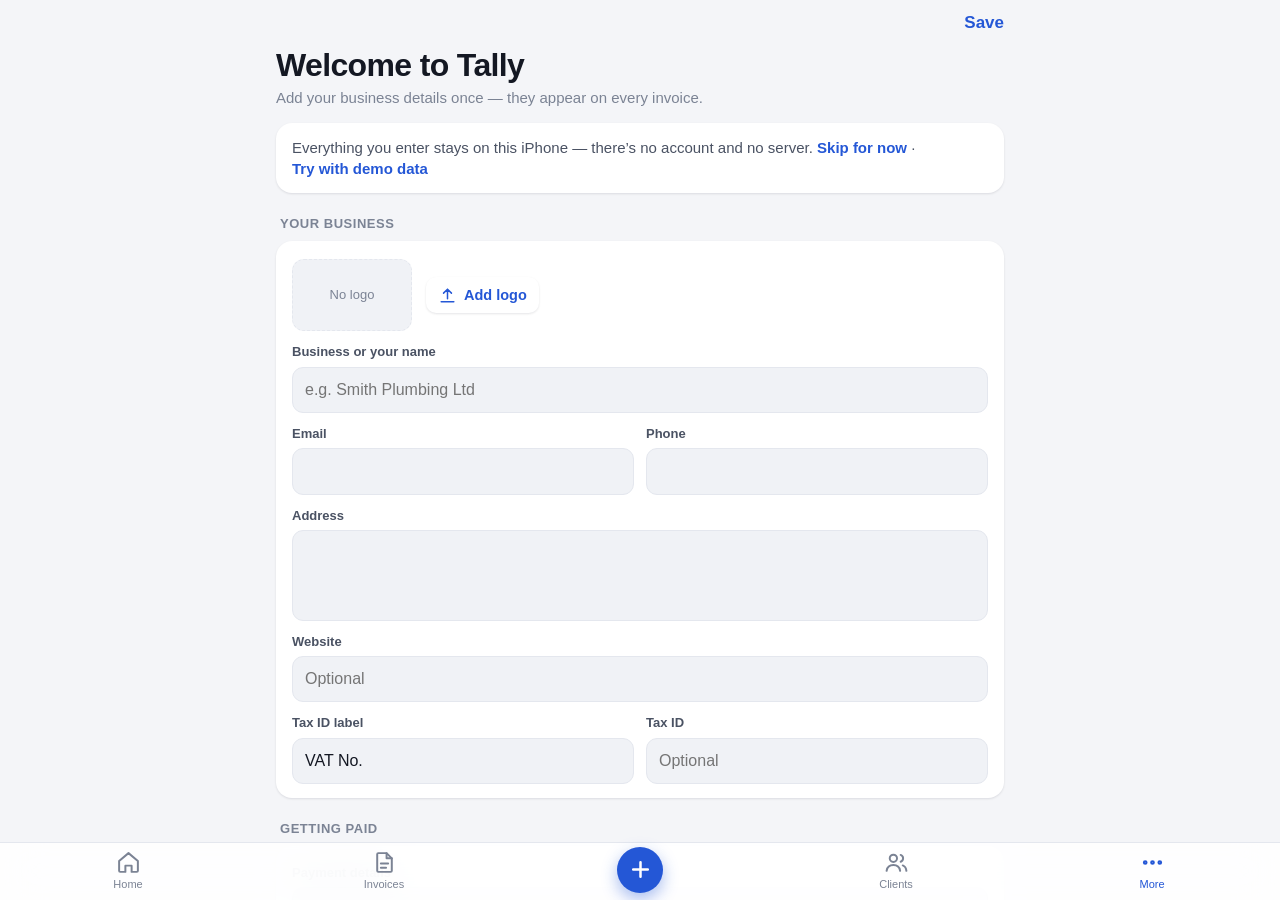
==== index.html @ 21b130c9 "Add Tally: offline iPhone invoicing web app On-device invoices, clients and price book with a drag-a" ====
<!doctype html>
<html lang="en">
<head>
  <meta charset="utf-8">
  <meta name="viewport" content="width=device-width, initial-scale=1, viewport-fit=cover">
  <title>Tally Invoices</title>
  <meta name="description" content="Create, design and send invoices. Everything stays on your device.">
  <meta name="theme-color" content="#f4f5f8" media="(prefers-color-scheme: light)">
  <meta name="theme-color" content="#0f1115" media="(prefers-color-scheme: dark)">
  <meta name="apple-mobile-web-app-capable" content="yes">
  <meta name="mobile-web-app-capable" content="yes">
  <meta name="apple-mobile-web-app-status-bar-style" content="default">
  <meta name="apple-mobile-web-app-title" content="Tally">
  <meta name="format-detection" content="telephone=no">
  <link rel="manifest" href="manifest.webmanifest">
  <link rel="icon" href="icons/icon-192.png" type="image/png">
  <link rel="apple-touch-icon" href="icons/apple-touch-icon.png">
  <link rel="stylesheet" href="css/app.css">
</head>
<body>
  <div id="app">
    <header id="topbar" class="topbar"></header>
    <main id="view" tabindex="-1"></main>
    <nav class="tabbar" id="tabbar" aria-label="Main">
      <a href="#/" data-tab="home"><svg class="ic" viewBox="0 0 24 24" fill="none" stroke="currentColor" stroke-width="1.9" stroke-linecap="round" stroke-linejoin="round"><path d="M3 10.5 12 3l9 7.5V20a1 1 0 0 1-1 1h-5v-6H9v6H4a1 1 0 0 1-1-1z"/></svg><span>Home</span></a>
      <a href="#/invoices" data-tab="invoices"><svg class="ic" viewBox="0 0 24 24" fill="none" stroke="currentColor" stroke-width="1.9" stroke-linecap="round" stroke-linejoin="round"><path d="M14 3H6a1 1 0 0 0-1 1v16a1 1 0 0 0 1 1h12a1 1 0 0 0 1-1V8z"/><path d="M14 3v5h5M8.5 13h7M8.5 17h5"/></svg><span>Invoices</span></a>
      <a href="#/new" class="tab-new" aria-label="New invoice"><span class="tab-new-btn"><svg class="ic" viewBox="0 0 24 24" fill="none" stroke="currentColor" stroke-width="2.4" stroke-linecap="round"><path d="M12 5v14M5 12h14"/></svg></span></a>
      <a href="#/clients" data-tab="clients"><svg class="ic" viewBox="0 0 24 24" fill="none" stroke="currentColor" stroke-width="1.9" stroke-linecap="round" stroke-linejoin="round"><circle cx="9" cy="8" r="3.5"/><path d="M2.5 20c.6-3.6 3.3-5.5 6.5-5.5s5.9 1.9 6.5 5.5M16 4.7a3.5 3.5 0 0 1 0 6.6M18 14.8c2 .7 3.2 2.4 3.5 5.2"/></svg><span>Clients</span></a>
      <a href="#/more" data-tab="more"><svg class="ic" viewBox="0 0 24 24" fill="none" stroke="currentColor" stroke-width="1.9" stroke-linecap="round" stroke-linejoin="round"><circle cx="5" cy="12" r="1.3"/><circle cx="12" cy="12" r="1.3"/><circle cx="19" cy="12" r="1.3"/></svg><span>More</span></a>
    </nav>
  </div>
  <div id="sheets"></div>
  <div id="toast" class="toast" role="status" aria-live="polite"></div>
  <script type="module" src="js/app.js"></script>
</body>
</html>
---- css/app.css ----
:root {
  --bg: #f4f5f8;
  --surface: #ffffff;
  --surface-2: #f0f2f6;
  --ink: #141823;
  --ink-2: #4a5263;
  --muted: #7b8394;
  --line: #e4e7ee;
  --accent: #2457d6;
  --accent-ink: #ffffff;
  --accent-soft: #e8eefc;
  --good: #137a43;
  --good-soft: #e3f4ea;
  --warn: #9a5b00;
  --warn-soft: #fdf1dc;
  --bad: #c0262d;
  --bad-soft: #fde7e7;
  --draft: #5b6475;
  --draft-soft: #eceef2;
  --shadow: 0 1px 2px rgba(16, 24, 40, .05), 0 1px 3px rgba(16, 24, 40, .06);
  --shadow-lg: 0 12px 40px rgba(16, 24, 40, .18);
  --r: 16px;
  --r-sm: 11px;
  --tab-h: 58px;
  --safe-b: env(safe-area-inset-bottom, 0px);
  --safe-t: env(safe-area-inset-top, 0px);
  --font: -apple-system, BlinkMacSystemFont, "SF Pro Text", "Segoe UI", Roboto, "Helvetica Neue", Arial, sans-serif;
  color-scheme: light;
}
@media (prefers-color-scheme: dark) {
  :root {
    --bg: #0f1115;
    --surface: #1a1d24;
    --surface-2: #232731;
    --ink: #f1f3f7;
    --ink-2: #c2c8d4;
    --muted: #8d95a5;
    --line: #2c313c;
    --accent: #5b8bff;
    --accent-soft: #1d2a4a;
    --good: #4cc483;
    --good-soft: #15301f;
    --warn: #f0b04a;
    --warn-soft: #33270f;
    --bad: #ff6b6b;
    --bad-soft: #3a1719;
    --draft: #a3abba;
    --draft-soft: #2a2e37;
    --shadow: 0 0 0 1px rgba(255, 255, 255, .04);
    --shadow-lg: 0 12px 40px rgba(0, 0, 0, .6);
    color-scheme: dark;
  }
}

* { box-sizing: border-box; -webkit-tap-highlight-color: transparent; }
html, body { margin: 0; height: 100%; }
body {
  background: var(--bg);
  color: var(--ink);
  font: 16px/1.4 var(--font);
  -webkit-font-smoothing: antialiased;
  overscroll-behavior-y: none;
}
a { color: var(--accent); text-decoration: none; }
button { font: inherit; color: inherit; background: none; border: 0; padding: 0; cursor: pointer; }
input, textarea, select { font: inherit; color: inherit; }
[hidden] { display: none !important; }
.ic { width: 22px; height: 22px; flex: none; }
.muted { color: var(--muted); }
.small { font-size: 13px; }
.strong { font-weight: 600; }
.right { text-align: right; }

#app { display: flex; flex-direction: column; height: 100%; height: 100dvh; }
#view {
  flex: 1;
  overflow-y: auto;
  -webkit-overflow-scrolling: touch;
  padding-bottom: calc(var(--tab-h) + var(--safe-b) + 24px);
  outline: none;
}
body.no-tabs #view { padding-bottom: calc(var(--safe-b) + 24px); }
body.no-tabs #view.with-footer { padding-bottom: calc(var(--safe-b) + 96px); }
body.no-tabs .tabbar { display: none; }
.pad { padding: 4px 16px 16px; max-width: 760px; margin: 0 auto; }

/* ---------- top bar ---------- */
.topbar {
  padding-top: var(--safe-t);
  background: color-mix(in srgb, var(--bg) 88%, transparent);
  backdrop-filter: saturate(180%) blur(18px);
  -webkit-backdrop-filter: saturate(180%) blur(18px);
  position: relative;
  z-index: 5;
  border-bottom: 1px solid transparent;
}
.topbar:not(.large) { border-bottom-color: var(--line); }
.tb-row { display: grid; grid-template-columns: 1fr auto 1fr; align-items: center; height: 46px; padding: 0 8px; max-width: 760px; margin: 0 auto; }
.tb-mid { font-weight: 600; font-size: 17px; text-align: center; white-space: nowrap; overflow: hidden; text-overflow: ellipsis; max-width: 56vw; }
.tb-right { display: flex; justify-content: flex-end; gap: 2px; }
.tb-btn { display: inline-flex; align-items: center; gap: 4px; color: var(--accent); font-size: 17px; padding: 8px; border-radius: 10px; min-height: 40px; }
.tb-btn.strong { font-weight: 600; }
.tb-btn:active { opacity: .5; }
.tb-btn span { font-size: 16px; }
.tb-left .tb-btn { margin-left: -6px; padding-left: 2px; }
.tb-large { font-size: 32px; line-height: 1.1; letter-spacing: -.02em; margin: 2px 16px 4px; max-width: 728px; font-weight: 700; }
@media (min-width: 792px) { .tb-large, .tb-sub { margin-left: auto !important; margin-right: auto !important; } }
.tb-sub { margin: 0 16px 10px; color: var(--muted); font-size: 15px; max-width: 728px; }

/* ---------- tab bar ---------- */
.tabbar {
  position: fixed; left: 0; right: 0; bottom: 0; z-index: 10;
  display: flex; justify-content: space-around; align-items: center;
  height: calc(var(--tab-h) + var(--safe-b)); padding-bottom: var(--safe-b);
  background: color-mix(in srgb, var(--surface) 86%, transparent);
  backdrop-filter: saturate(180%) blur(20px); -webkit-backdrop-filter: saturate(180%) blur(20px);
  border-top: 1px solid var(--line);
}
.tabbar a { flex: 1; display: flex; flex-direction: column; align-items: center; gap: 2px; color: var(--muted); font-size: 11px; font-weight: 500; padding: 6px 0; }
.tabbar a.active { color: var(--accent); }
.tabbar .ic { width: 25px; height: 25px; }
.tab-new-btn { width: 46px; height: 46px; border-radius: 50%; background: var(--accent); color: var(--accent-ink); display: grid; place-items: center; box-shadow: 0 6px 16px color-mix(in srgb, var(--accent) 40%, transparent); margin-top: -4px; }
.tab-new:active .tab-new-btn { transform: scale(.94); }

/* ---------- cards & lists ---------- */
.card { background: var(--surface); border-radius: var(--r); box-shadow: var(--shadow); }
.card.flat { box-shadow: none; background: var(--surface-2); }
.list { overflow: hidden; margin-bottom: 16px; }
.row {
  display: flex; align-items: center; gap: 12px; width: 100%; text-align: left;
  padding: 12px 16px; min-height: 56px; color: var(--ink); position: relative;
}
.row + .row::before { content: ""; position: absolute; top: 0; left: 16px; right: 0; border-top: 1px solid var(--line); }
.row:active { background: var(--surface-2); }
.row.danger, .row.danger .row-title { color: var(--bad); }
.row-main { flex: 1; min-width: 0; display: flex; flex-direction: column; }
.row-title { font-weight: 550; white-space: nowrap; overflow: hidden; text-overflow: ellipsis; }
.row-sub { color: var(--muted); font-size: 13.5px; white-space: nowrap; overflow: hidden; text-overflow: ellipsis; }
.row-end { display: flex; flex-direction: column; align-items: flex-end; gap: 3px; }
.row-amt { font-weight: 600; font-variant-numeric: tabular-nums; white-space: nowrap; }
.row .chev { color: var(--muted); opacity: .6; display: flex; }
.row .chev .ic { width: 18px; height: 18px; }
.row-ic { width: 32px; height: 32px; border-radius: 9px; display: grid; place-items: center; color: #fff; flex: none; }
.row-ic .ic { width: 19px; height: 19px; }
.row-ic.blue { background: #2f6bf2; } .row-ic.violet { background: #7a4be0; } .row-ic.teal { background: #0e8f86; }
.row-ic.grey { background: #7c8597; } .row-ic.green { background: #2e9e57; } .row-ic.red { background: #e0434b; }
.ic.ok { color: var(--accent); }
.list-meta { color: var(--muted); font-size: 13px; margin: 0 4px 8px; }
.timeline .row { min-height: 48px; }

.avatar { width: 40px; height: 40px; border-radius: 50%; background: var(--accent-soft); color: var(--accent); display: grid; place-items: center; font-weight: 650; font-size: 14px; flex: none; }
.avatar.alt { background: var(--good-soft); color: var(--good); }
.avatar.sm { width: 32px; height: 32px; font-size: 12px; }

.pill { display: inline-flex; align-items: center; gap: 4px; font-size: 12px; font-weight: 600; padding: 3px 9px; border-radius: 999px; white-space: nowrap; }
.pill::before { content: ""; width: 6px; height: 6px; border-radius: 50%; background: currentColor; }
.st-paid { background: var(--good-soft); color: var(--good); }
.st-sent { background: var(--warn-soft); color: var(--warn); }
.st-overdue { background: var(--bad-soft); color: var(--bad); }
.st-draft { background: var(--draft-soft); color: var(--draft); }

.section-head { display: flex; align-items: baseline; justify-content: space-between; margin: 22px 4px 8px; }
.section-head h2 { font-size: 20px; margin: 0; letter-spacing: -.01em; }
.section-head a { display: inline-flex; align-items: center; gap: 4px; font-size: 15px; }
.section-head a .ic { width: 18px; height: 18px; }
.group-label { font-size: 13px; font-weight: 600; text-transform: uppercase; letter-spacing: .04em; color: var(--muted); margin: 22px 4px 8px; display: flex; gap: 8px; align-items: center; flex-wrap: wrap; }
.group-label .muted { text-transform: none; letter-spacing: 0; font-weight: 400; }
.note { padding: 14px 16px; color: var(--ink-2); font-size: 15px; margin-bottom: 12px; }
.note.warn { background: var(--warn-soft); color: var(--warn); box-shadow: none; }
.note.bad { background: var(--bad-soft); color: var(--bad); box-shadow: none; }
.hint { color: var(--muted); font-size: 13.5px; margin: 10px 4px; }
.privacy { display: flex; align-items: center; justify-content: center; gap: 6px; color: var(--muted); font-size: 13px; margin: 24px 0 8px; }
.privacy .ic { width: 16px; height: 16px; color: var(--good); }

/* ---------- buttons ---------- */
.btn {
  display: inline-flex; align-items: center; justify-content: center; gap: 7px;
  min-height: 44px; padding: 0 16px; border-radius: 12px; font-weight: 600; font-size: 16px;
  background: var(--surface); color: var(--accent); box-shadow: var(--shadow); white-space: nowrap;
  transition: transform .08s ease, opacity .15s;
}
.btn:active { transform: scale(.97); opacity: .85; }
.btn:disabled { opacity: .5; }
.btn .ic { width: 19px; height: 19px; }
.btn.primary { background: var(--accent); color: var(--accent-ink); box-shadow: 0 4px 12px color-mix(in srgb, var(--accent) 28%, transparent); }
.btn.ghost { background: transparent; box-shadow: none; }
.btn.danger { color: var(--bad); }
.btn.danger:not(.ghost) { background: var(--bad); color: #fff; }
.btn.sm { min-height: 36px; padding: 0 12px; font-size: 14.5px; border-radius: 10px; }
.btn.block { width: 100%; }
.btn.grow { flex: 1; }
.btn-row { display: flex; gap: 10px; flex-wrap: wrap; margin: 12px 0; }
.btn-row.center { justify-content: center; }
.btn-row.tight { margin: 0; gap: 6px; }
.btn-col { display: flex; flex-direction: column; gap: 10px; margin: 12px 0; }
.icon-btn { width: 38px; height: 38px; border-radius: 10px; display: grid; place-items: center; color: var(--muted); flex: none; }
.icon-btn:active { background: var(--surface-2); }
.link { color: var(--accent); font-weight: 600; }

/* ---------- forms ---------- */
.form { padding: 6px 16px 14px; }
.field { display: flex; flex-direction: column; gap: 5px; margin-top: 12px; min-width: 0; }
.field-label { font-size: 13px; font-weight: 550; color: var(--ink-2); }
.field-hint { font-size: 12.5px; color: var(--muted); }
input:not([type=checkbox]):not([type=range]):not([type=color]), textarea, select {
  width: 100%; min-width: 0; padding: 11px 12px; border-radius: var(--r-sm);
  border: 1px solid var(--line); background: var(--surface-2); font-size: 16px; outline: none;
  -webkit-appearance: none; appearance: none; transition: border-color .15s, box-shadow .15s, background .15s;
}
input[type=date] { min-height: 46px; }
select { background-image: linear-gradient(45deg, transparent 50%, var(--muted) 50%), linear-gradient(135deg, var(--muted) 50%, transparent 50%); background-position: calc(100% - 18px) 50%, calc(100% - 13px) 50%; background-size: 5px 5px; background-repeat: no-repeat; padding-right: 30px; }
input:focus, textarea:focus, select:focus { border-color: var(--accent); background: var(--surface); box-shadow: 0 0 0 3px color-mix(in srgb, var(--accent) 18%, transparent); }
textarea { resize: none; line-height: 1.4; }
.grid2 { display: grid; grid-template-columns: 1fr 1fr; gap: 0 12px; }
.check { display: flex; align-items: center; gap: 10px; margin-top: 14px; font-size: 15px; }
.check input { width: 20px; height: 20px; accent-color: var(--accent); }
.search { display: flex; align-items: center; gap: 8px; background: var(--surface); border-radius: 12px; padding: 0 12px; margin: 6px 0 12px; box-shadow: var(--shadow); }
.search .ic { color: var(--muted); width: 18px; height: 18px; }
.search input { border: 0 !important; background: transparent !important; box-shadow: none !important; padding: 11px 0 !important; }

.chips { display: flex; gap: 8px; overflow-x: auto; padding: 2px 0 12px; scrollbar-width: none; align-items: center; }
.chips::-webkit-scrollbar { display: none; }
.chips.tight { padding: 12px 0 2px; flex-wrap: wrap; }
.chip { padding: 7px 14px; border-radius: 999px; background: var(--surface); color: var(--ink-2); font-size: 14px; font-weight: 550; box-shadow: var(--shadow); white-space: nowrap; }
.chip.on { background: var(--ink); color: var(--bg); }

.seg { display: inline-flex; background: var(--surface-2); border-radius: 10px; padding: 2px; gap: 2px; }
.seg button { padding: 7px 12px; border-radius: 8px; font-size: 14px; font-weight: 550; color: var(--ink-2); display: inline-flex; align-items: center; gap: 6px; white-space: nowrap; }
.seg button .ic { width: 17px; height: 17px; }
.seg button.on { background: var(--surface); color: var(--ink); box-shadow: 0 1px 3px rgba(0, 0, 0, .12); }
.seg.wide { display: flex; margin: 8px 0 0; }
.seg.wide button { flex: 1; justify-content: center; padding: 9px; }
.seg.mini button { padding: 6px 10px; }
.input-seg { display: flex; gap: 8px; align-items: center; }

.toggle { display: inline-flex; align-items: center; gap: 8px; font-size: 14px; color: var(--ink-2); }
.toggle input { position: absolute; opacity: 0; pointer-events: none; }
.toggle span { width: 42px; height: 26px; border-radius: 13px; background: var(--line); position: relative; transition: background .2s; flex: none; }
.toggle span::after { content: ""; position: absolute; top: 3px; left: 3px; width: 20px; height: 20px; border-radius: 50%; background: #fff; box-shadow: 0 1px 3px rgba(0, 0, 0, .25); transition: transform .2s; }
.toggle input:checked + span { background: var(--good); }
.toggle input:checked + span::after { transform: translateX(16px); }

/* ---------- home ---------- */
.hero { padding: 20px; margin-top: 6px; }
.hero-label { color: var(--muted); font-size: 14px; font-weight: 550; }
.hero-num { font-size: 40px; font-weight: 700; letter-spacing: -.03em; font-variant-numeric: tabular-nums; line-height: 1.15; margin: 2px 0; }
.hero-sub { color: var(--muted); font-size: 14px; }
.hero-btn { margin-top: 16px; }
.tiles { display: grid; grid-template-columns: repeat(3, 1fr); gap: 10px; margin-top: 12px; }
.tile { padding: 12px; color: var(--ink); min-width: 0; }
.tile-label { font-size: 12.5px; color: var(--muted); font-weight: 550; display: flex; align-items: center; gap: 5px; white-space: nowrap; }
.tile-num { font-size: 18px; font-weight: 700; margin-top: 4px; font-variant-numeric: tabular-nums; white-space: nowrap; overflow: hidden; text-overflow: ellipsis; }
.tile-sub { font-size: 12px; color: var(--muted); }
.dot { width: 7px; height: 7px; border-radius: 50%; display: inline-block; }
.dot.bad { background: var(--bad); }
.quick { display: grid; grid-template-columns: 1fr 1fr; gap: 10px; margin-top: 12px; }
.quick-btn { display: flex; align-items: center; gap: 10px; padding: 14px; color: var(--ink); font-weight: 550; font-size: 14.5px; line-height: 1.25; }
.quick-btn .ic { color: var(--accent); }
.quick-btn:active, .tile:active { transform: scale(.98); }

/* ---------- invoice view ---------- */
.inv-head { padding: 18px 18px 8px; margin-top: 8px; }
.inv-head-top { display: flex; justify-content: space-between; align-items: flex-start; gap: 12px; }
.inv-client { font-size: 19px; font-weight: 650; }
.inv-amt { font-size: 36px; font-weight: 700; letter-spacing: -.03em; margin: 10px 0 2px; font-variant-numeric: tabular-nums; }
.action-bar { display: grid; grid-template-columns: repeat(4, 1fr); border-top: 1px solid var(--line); margin: 16px -18px 0; padding-top: 4px; }
.act { display: flex; flex-direction: column; align-items: center; gap: 4px; padding: 10px 0 8px; color: var(--accent); font-size: 12.5px; font-weight: 600; border-radius: 12px; }
.act:active { background: var(--surface-2); }
.preview { display: flex; flex-direction: column; gap: 14px; align-items: center; }
.page { background: #fff; border-radius: 4px; box-shadow: 0 2px 6px rgba(0, 0, 0, .08), 0 10px 30px rgba(0, 0, 0, .1); max-width: 100%; }
.page.skeleton { width: 100%; aspect-ratio: 1 / 1.414; animation: pulse 1.2s infinite; }
@keyframes pulse { 50% { opacity: .5; } }

/* ---------- editor ---------- */
.client-card { display: flex; align-items: center; gap: 12px; width: 100%; padding: 14px 16px; text-align: left; }
.client-card .chev { color: var(--muted); margin-left: auto; display: flex; }
.empty-client { color: var(--accent); font-weight: 600; }
.item { padding: 10px 12px 12px; margin-bottom: 10px; }
.item-top { display: flex; gap: 6px; align-items: center; }
.ac-wrap { position: relative; flex: 1; }
.it-name { font-weight: 600; }
.it-desc { margin-top: 8px; font-size: 15px !important; padding: 8px 12px !important; }
.ac { position: absolute; left: 0; right: 0; top: calc(100% + 4px); z-index: 20; background: var(--surface); border-radius: 12px; box-shadow: var(--shadow-lg); overflow: hidden; border: 1px solid var(--line); }
.ac button { display: flex; justify-content: space-between; gap: 10px; width: 100%; padding: 12px 14px; text-align: left; font-size: 15px; }
.ac button + button { border-top: 1px solid var(--line); }
.ac button:active { background: var(--surface-2); }
.ac i { color: var(--muted); font-style: normal; }
.item-nums { display: grid; grid-template-columns: 1fr 1fr 1.3fr 1.4fr; gap: 8px; margin-top: 8px; align-items: end; }
.item-nums label, .it-amt { display: flex; flex-direction: column; gap: 3px; font-size: 12px; color: var(--muted); font-weight: 550; min-width: 0; }
.item-nums input { padding: 9px 10px !important; text-align: right; }
.it-amt { text-align: right; padding-bottom: 10px; }
.it-amt b { color: var(--ink); font-size: 15px; font-variant-numeric: tabular-nums; white-space: nowrap; }
.it-hint { color: var(--good); font-size: 12.5px; margin-top: 6px; }
.it-hint:empty { display: none; }
.flash { animation: flash 1.2s ease; }
@keyframes flash { 0%, 40% { background: var(--good-soft); border-color: var(--good); } }
.sum { margin-top: 14px; border-top: 1px solid var(--line); padding-top: 8px; }
.sum > div { display: flex; justify-content: space-between; padding: 4px 0; font-variant-numeric: tabular-nums; color: var(--ink-2); }
.sum .strong { color: var(--ink); font-size: 17px; }
.sum .bad { color: var(--bad); } .sum .ok { color: var(--good); }
.footer-bar {
  position: fixed; left: 0; right: 0; bottom: 0; z-index: 8;
  display: flex; align-items: center; gap: 10px; padding: 10px 16px calc(10px + var(--safe-b));
  background: color-mix(in srgb, var(--surface) 90%, transparent);
  backdrop-filter: blur(20px); -webkit-backdrop-filter: blur(20px); border-top: 1px solid var(--line);
}
.footer-bar > div { flex: 1; min-width: 0; }
.footer-total { font-size: 21px; font-weight: 700; font-variant-numeric: tabular-nums; }

/* ---------- sheets ---------- */
.sheet-wrap { position: fixed; inset: 0; z-index: 50; }
.sheet-scrim { position: absolute; inset: 0; background: rgba(0, 0, 0, .35); opacity: 0; transition: opacity .25s; }
.sheet {
  position: absolute; left: 0; right: 0; bottom: 0; max-height: 88dvh; max-width: 640px; margin: 0 auto;
  background: var(--bg); border-radius: 18px 18px 0 0; box-shadow: var(--shadow-lg);
  display: flex; flex-direction: column; transform: translateY(100%); transition: transform .28s cubic-bezier(.2, .9, .3, 1);
  padding-bottom: var(--safe-b);
}
.sheet.tall { height: 88dvh; }
.sheet-wrap.open .sheet { transform: none; }
.sheet-wrap.open .sheet-scrim { opacity: 1; }
.sheet-grab { width: 38px; height: 5px; border-radius: 3px; background: var(--line); margin: 8px auto 0; }
.sheet-head { display: flex; align-items: center; justify-content: space-between; padding: 4px 8px 4px 18px; }
.sheet-head h2 { font-size: 18px; margin: 0; }
.sheet-body { overflow-y: auto; padding: 4px 16px 20px; -webkit-overflow-scrolling: touch; }
.sheet-body .preview { padding-top: 4px; }
.confirm-msg { font-size: 16px; color: var(--ink-2); margin: 6px 2px 4px; }
.action-list { display: flex; flex-direction: column; background: var(--surface); border-radius: var(--r); overflow: hidden; margin-bottom: 8px; }
.action-row { display: flex; align-items: center; gap: 12px; padding: 15px 16px; text-align: left; font-size: 16.5px; color: var(--accent); }
.action-row + .action-row { border-top: 1px solid var(--line); }
.action-row.danger { color: var(--bad); }
.action-row:active { background: var(--surface-2); }
.send-summary { display: flex; justify-content: space-between; padding: 14px 16px; margin-top: 4px; }
.steps { padding-left: 22px; line-height: 1.6; }
.steps .ic { width: 18px; height: 18px; vertical-align: -3px; color: var(--accent); }

/* ---------- toast ---------- */
.toast {
  position: fixed; left: 50%; bottom: calc(var(--tab-h) + var(--safe-b) + 18px); transform: translate(-50%, 20px);
  background: var(--ink); color: var(--bg); padding: 11px 18px; border-radius: 12px; font-size: 15px; font-weight: 550;
  opacity: 0; pointer-events: none; transition: opacity .2s, transform .2s; z-index: 100; max-width: calc(100% - 32px); text-align: center;
  box-shadow: var(--shadow-lg);
}
.toast.show { opacity: 1; transform: translate(-50%, 0); }
.toast.bad { background: var(--bad); color: #fff; }

/* ---------- empty states ---------- */
.empty { text-align: center; padding: 40px 20px; color: var(--muted); }
.empty-ic { width: 44px; height: 44px; color: var(--accent); opacity: .8; }
.empty h3 { color: var(--ink); margin: 10px 0 4px; font-size: 19px; }
.empty p { margin: 0 auto 18px; max-width: 320px; font-size: 15px; }

/* ---------- settings ---------- */
.logo-row { display: flex; align-items: center; gap: 14px; margin-top: 12px; }
.logo-box { width: 120px; height: 72px; border-radius: 12px; background: var(--surface-2); display: grid; place-items: center; overflow: hidden; border: 1px dashed var(--line); flex: none; }
.logo-box img { max-width: 100%; max-height: 100%; object-fit: contain; background: #fff; }

/* ---------- import ---------- */
.import-opts { display: grid; gap: 10px; margin-top: 4px; }
.import-opt { display: flex; gap: 14px; align-items: center; padding: 14px 16px; text-align: left; cursor: pointer; }
.import-opt > span:last-of-type { display: flex; flex-direction: column; gap: 2px; }
.import-opt:active { transform: scale(.99); }
.io-ic { width: 44px; height: 44px; border-radius: 12px; display: grid; place-items: center; background: var(--accent-soft); color: var(--accent); flex: none; }
.ritem { display: grid; grid-template-columns: 1fr 64px 92px 34px; gap: 6px; padding: 8px 8px 8px 12px; align-items: center; }
.ritem + .ritem { border-top: 1px solid var(--line); }
.ritem input { padding: 9px 10px !important; font-size: 15px !important; }
.ri-qty, .ri-price { text-align: right; }
.raw summary { color: var(--accent); font-weight: 600; padding: 10px 4px; cursor: pointer; }
.raw pre { white-space: pre-wrap; font-size: 12px; background: var(--surface); padding: 12px; border-radius: 12px; max-height: 300px; overflow: auto; }
.sticky-actions { position: sticky; bottom: calc(var(--tab-h) + var(--safe-b) + 8px); background: color-mix(in srgb, var(--bg) 85%, transparent); backdrop-filter: blur(10px); -webkit-backdrop-filter: blur(10px); padding: 8px 0; border-radius: 14px; }

/* ---------- designer ---------- */
#view.designer { display: flex; flex-direction: column; padding-bottom: 0 !important; overflow: hidden; position: relative; }
.stage { flex: 1; overflow: auto; padding: 14px 12px 20px; background: var(--surface-2); -webkit-overflow-scrolling: touch; }
.page-wrap { position: relative; margin: 0 auto; }
.page-wrap canvas { display: block; background: #fff; box-shadow: 0 2px 6px rgba(0, 0, 0, .08), 0 12px 32px rgba(0, 0, 0, .12); border-radius: 2px; }
.overlay { position: absolute; inset: 0; }
.box { position: absolute; border: 1px dashed transparent; border-radius: 3px; touch-action: none; cursor: grab; }
.box:hover { border-color: color-mix(in srgb, var(--accent) 45%, transparent); }
.box.sel { border: 1.5px solid #2f6bf2; background: rgba(47, 107, 242, .06); z-index: 2; }
.box-tag { position: absolute; top: -19px; left: -1px; font-size: 10.5px; font-weight: 600; background: #2f6bf2; color: #fff; padding: 2px 6px; border-radius: 5px 5px 5px 0; white-space: nowrap; display: none; }
.box.sel .box-tag { display: block; }
.handle { position: absolute; right: -9px; top: 50%; width: 18px; height: 30px; margin-top: -15px; border-radius: 7px; background: #fff; border: 1.5px solid #2f6bf2; touch-action: none; cursor: ew-resize; }
.handle.hb { right: auto; left: 50%; top: auto; bottom: -9px; width: 30px; height: 18px; margin: 0 0 0 -15px; cursor: ns-resize; }
.guide { position: absolute; background: #e5398f; pointer-events: none; z-index: 3; }
.guide.gx { top: 0; bottom: 0; width: 1px; }
.guide.gy { left: 0; right: 0; height: 1px; }
.zoom-btn { position: absolute; right: 14px; top: 10px; z-index: 4; display: inline-flex; align-items: center; gap: 4px; background: var(--surface); box-shadow: var(--shadow-lg); border-radius: 999px; padding: 7px 12px; font-size: 13px; font-weight: 600; color: var(--ink-2); }
.zoom-btn .ic { width: 16px; height: 16px; }
.panel { background: var(--surface); border-top: 1px solid var(--line); padding: 12px 16px calc(12px + var(--safe-b)); max-height: 46dvh; overflow-y: auto; box-shadow: 0 -6px 24px rgba(0, 0, 0, .06); }
.p-head { display: flex; justify-content: space-between; align-items: center; margin-bottom: 4px; font-size: 17px; }
.p-row { display: flex; align-items: center; gap: 12px; padding: 8px 0; flex-wrap: wrap; }
.p-row.wrap { align-items: flex-start; }
.p-row.wrap > *:last-child { flex: 1 1 100%; }
.p-label { width: 74px; font-size: 13px; color: var(--muted); font-weight: 600; flex: none; }
.p-row input[type=range] { flex: 1; accent-color: var(--accent); min-width: 120px; }
.swatches { display: flex; gap: 8px; flex-wrap: wrap; align-items: center; }
.sw { width: 30px; height: 30px; border-radius: 50%; background: var(--c); box-shadow: inset 0 0 0 1px rgba(0, 0, 0, .1); position: relative; }
.sw.on::after { content: ""; position: absolute; inset: -4px; border-radius: 50%; border: 2px solid var(--c); }
.sw.custom { background: conic-gradient(#e53, #fc3, #3c6, #3cf, #63f, #e3c, #e53); overflow: hidden; cursor: pointer; }
.sw.custom input { opacity: 0; width: 100%; height: 100%; cursor: pointer; }
.blocklist { display: flex; flex-wrap: wrap; gap: 6px; }
.bl { display: inline-flex; align-items: center; gap: 5px; background: var(--surface-2); padding: 6px 10px; border-radius: 9px; font-size: 13.5px; font-weight: 550; }
.bl .ic { width: 16px; height: 16px; color: var(--accent); }
.bl.off { color: var(--muted); }
.bl.off .ic { color: var(--muted); }
.nudge { display: flex; gap: 6px; }
.nudge button { width: 38px; height: 38px; border-radius: 10px; background: var(--surface-2); display: grid; place-items: center; color: var(--ink-2); }
.nudge button:active { background: var(--accent-soft); color: var(--accent); }
.nudge .ic { width: 18px; height: 18px; }
.stepper { display: inline-flex; align-items: center; background: var(--surface-2); border-radius: 10px; }
.stepper button { width: 40px; height: 36px; font-size: 20px; color: var(--accent); }
.stepper span { min-width: 36px; text-align: center; font-weight: 600; font-variant-numeric: tabular-nums; }

@media (max-width: 380px) {
  .tiles { grid-template-columns: 1fr 1fr; }
  .tiles .tile:last-child { grid-column: span 2; }
  .item-nums { grid-template-columns: 1fr 1fr; }
  .grid2 { grid-template-columns: 1fr; }
}
@media (min-width: 760px) {
  .tiles { gap: 14px; }
  .quick { grid-template-columns: repeat(4, 1fr); }
}
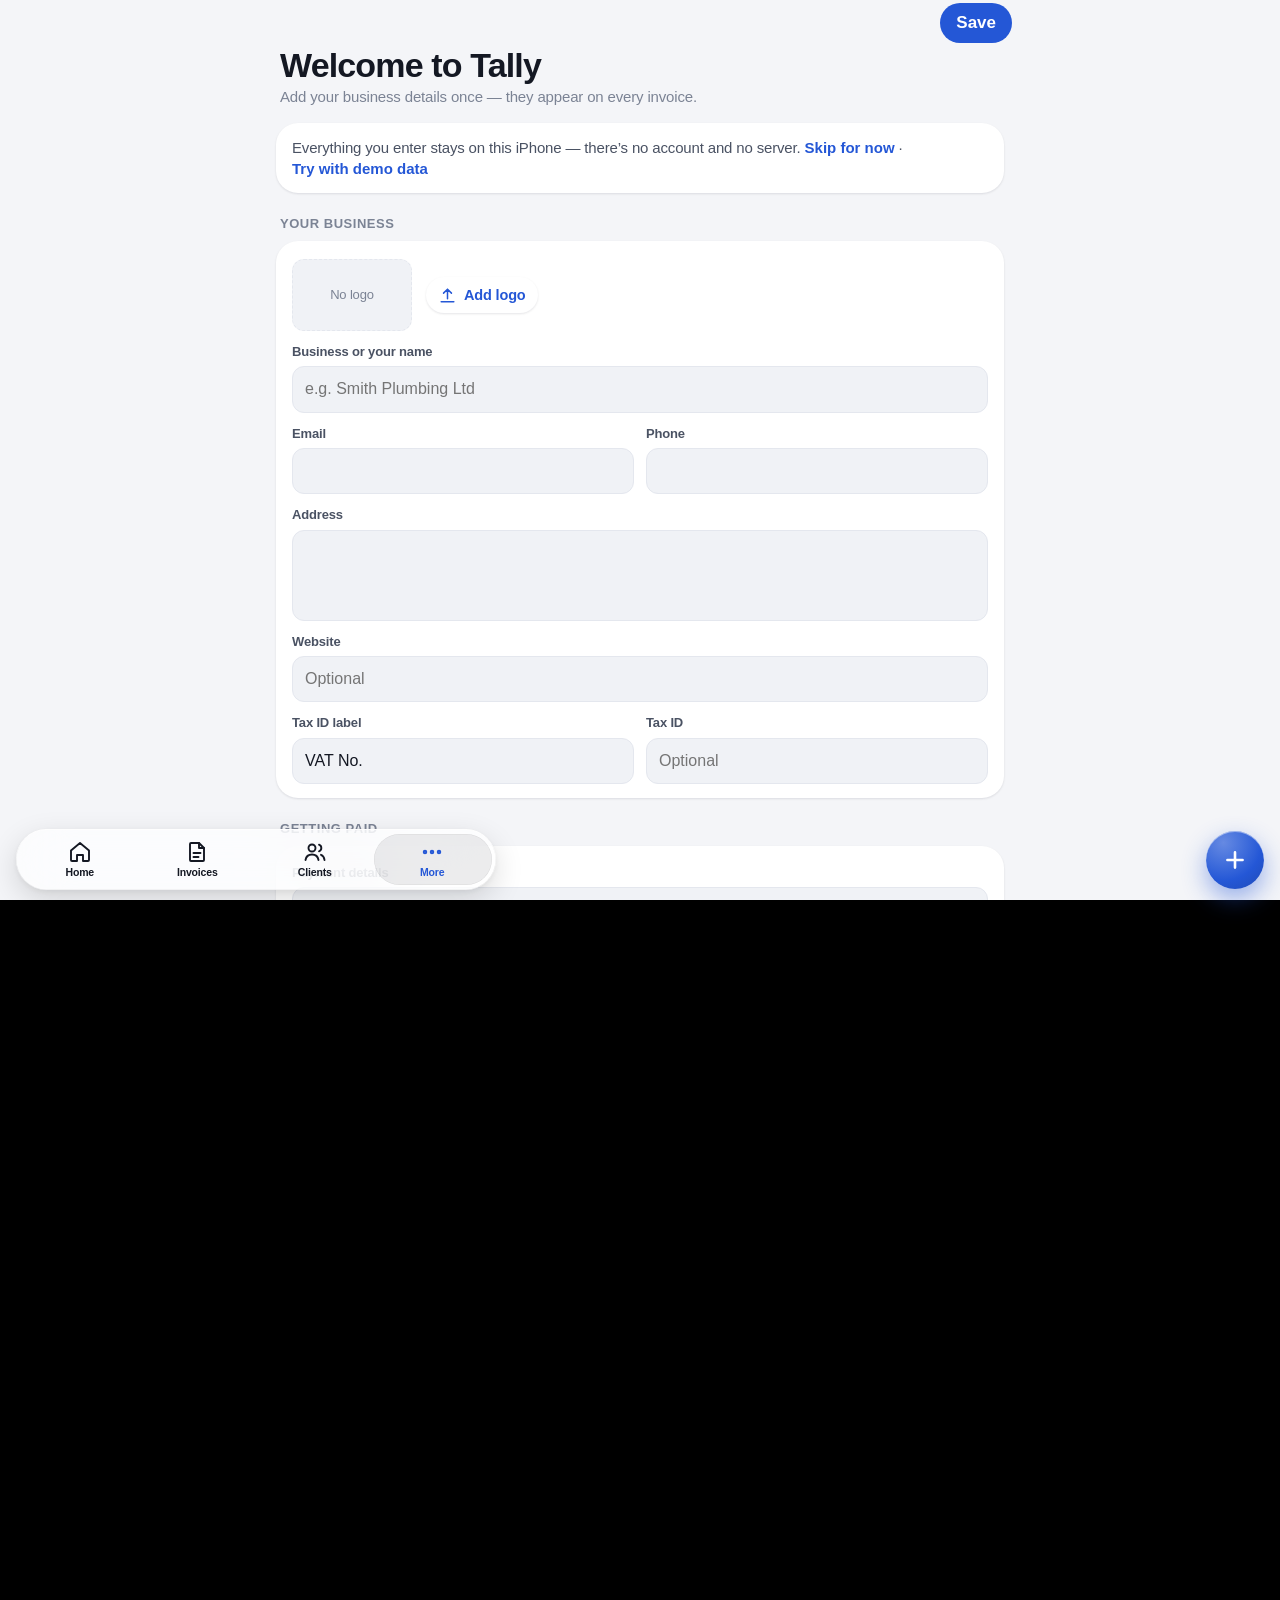
==== commit bb4856f9: "iOS-style UI: glass tab bar, collapsing large titles, transitions, alerts, swipe actions - Floating " ====
--- a/index.html
+++ b/index.html
@@ -15,18 +15,24 @@
   <link rel="manifest" href="manifest.webmanifest">
   <link rel="icon" href="icons/icon-192.png" type="image/png">
   <link rel="apple-touch-icon" href="icons/apple-touch-icon.png">
+  <link rel="privacy-policy" href="privacy.html">
+  <link rel="terms-of-service" href="terms.html">
   <link rel="stylesheet" href="css/app.css">
 </head>
 <body>
+  <noscript><p style="padding:24px;font-family:sans-serif">Tally Invoices is an on-device invoicing app and needs JavaScript. Read our <a href="privacy.html">Privacy Policy</a> and <a href="terms.html">Terms of Service</a>.</p></noscript>
   <div id="app">
     <header id="topbar" class="topbar"></header>
     <main id="view" tabindex="-1"></main>
     <nav class="tabbar" id="tabbar" aria-label="Main">
-      <a href="#/" data-tab="home"><svg class="ic" viewBox="0 0 24 24" fill="none" stroke="currentColor" stroke-width="1.9" stroke-linecap="round" stroke-linejoin="round"><path d="M3 10.5 12 3l9 7.5V20a1 1 0 0 1-1 1h-5v-6H9v6H4a1 1 0 0 1-1-1z"/></svg><span>Home</span></a>
-      <a href="#/invoices" data-tab="invoices"><svg class="ic" viewBox="0 0 24 24" fill="none" stroke="currentColor" stroke-width="1.9" stroke-linecap="round" stroke-linejoin="round"><path d="M14 3H6a1 1 0 0 0-1 1v16a1 1 0 0 0 1 1h12a1 1 0 0 0 1-1V8z"/><path d="M14 3v5h5M8.5 13h7M8.5 17h5"/></svg><span>Invoices</span></a>
-      <a href="#/new" class="tab-new" aria-label="New invoice"><span class="tab-new-btn"><svg class="ic" viewBox="0 0 24 24" fill="none" stroke="currentColor" stroke-width="2.4" stroke-linecap="round"><path d="M12 5v14M5 12h14"/></svg></span></a>
-      <a href="#/clients" data-tab="clients"><svg class="ic" viewBox="0 0 24 24" fill="none" stroke="currentColor" stroke-width="1.9" stroke-linecap="round" stroke-linejoin="round"><circle cx="9" cy="8" r="3.5"/><path d="M2.5 20c.6-3.6 3.3-5.5 6.5-5.5s5.9 1.9 6.5 5.5M16 4.7a3.5 3.5 0 0 1 0 6.6M18 14.8c2 .7 3.2 2.4 3.5 5.2"/></svg><span>Clients</span></a>
-      <a href="#/more" data-tab="more"><svg class="ic" viewBox="0 0 24 24" fill="none" stroke="currentColor" stroke-width="1.9" stroke-linecap="round" stroke-linejoin="round"><circle cx="5" cy="12" r="1.3"/><circle cx="12" cy="12" r="1.3"/><circle cx="19" cy="12" r="1.3"/></svg><span>More</span></a>
+      <div class="tab-glass">
+        <span class="tab-indicator" aria-hidden="true"></span>
+        <a href="#/" data-tab="home"><svg class="ic" viewBox="0 0 24 24" fill="none" stroke="currentColor" stroke-width="1.9" stroke-linecap="round" stroke-linejoin="round"><path d="M3 10.5 12 3l9 7.5V20a1 1 0 0 1-1 1h-5v-6H9v6H4a1 1 0 0 1-1-1z"/></svg><span>Home</span></a>
+        <a href="#/invoices" data-tab="invoices"><svg class="ic" viewBox="0 0 24 24" fill="none" stroke="currentColor" stroke-width="1.9" stroke-linecap="round" stroke-linejoin="round"><path d="M14 3H6a1 1 0 0 0-1 1v16a1 1 0 0 0 1 1h12a1 1 0 0 0 1-1V8z"/><path d="M14 3v5h5M8.5 13h7M8.5 17h5"/></svg><span>Invoices</span></a>
+        <a href="#/clients" data-tab="clients"><svg class="ic" viewBox="0 0 24 24" fill="none" stroke="currentColor" stroke-width="1.9" stroke-linecap="round" stroke-linejoin="round"><circle cx="9" cy="8" r="3.5"/><path d="M2.5 20c.6-3.6 3.3-5.5 6.5-5.5s5.9 1.9 6.5 5.5M16 4.7a3.5 3.5 0 0 1 0 6.6M18 14.8c2 .7 3.2 2.4 3.5 5.2"/></svg><span>Clients</span></a>
+        <a href="#/more" data-tab="more"><svg class="ic" viewBox="0 0 24 24" fill="none" stroke="currentColor" stroke-width="1.9" stroke-linecap="round" stroke-linejoin="round"><circle cx="5" cy="12" r="1.3"/><circle cx="12" cy="12" r="1.3"/><circle cx="19" cy="12" r="1.3"/></svg><span>More</span></a>
+      </div>
+      <a href="#/new" class="tab-fab" aria-label="New invoice"><svg class="ic" viewBox="0 0 24 24" fill="none" stroke="currentColor" stroke-width="2.4" stroke-linecap="round"><path d="M12 5v14M5 12h14"/></svg></a>
     </nav>
   </div>
   <div id="sheets"></div>
--- a/css/app.css
+++ b/css/app.css
@@ -84,43 +84,66 @@
 body.no-tabs .tabbar { display: none; }
 .pad { padding: 4px 16px 16px; max-width: 760px; margin: 0 auto; }
 
-/* ---------- top bar ---------- */
+/* ---------- navigation bar ---------- */
 .topbar {
   padding-top: var(--safe-t);
-  background: color-mix(in srgb, var(--bg) 88%, transparent);
-  backdrop-filter: saturate(180%) blur(18px);
-  -webkit-backdrop-filter: saturate(180%) blur(18px);
-  position: relative;
-  z-index: 5;
-  border-bottom: 1px solid transparent;
-}
-.topbar:not(.large) { border-bottom-color: var(--line); }
+  position: relative; z-index: 5;
+  background: transparent;
+  transition: background .25s, box-shadow .25s;
+}
+.topbar.edge, .topbar.solid.edge {
+  background: var(--glass);
+  backdrop-filter: saturate(180%) blur(22px); -webkit-backdrop-filter: saturate(180%) blur(22px);
+  box-shadow: 0 .5px 0 var(--hairline);
+}
 .tb-row { display: grid; grid-template-columns: 1fr auto 1fr; align-items: center; height: 46px; padding: 0 8px; max-width: 760px; margin: 0 auto; }
-.tb-mid { font-weight: 600; font-size: 17px; text-align: center; white-space: nowrap; overflow: hidden; text-overflow: ellipsis; max-width: 56vw; }
-.tb-right { display: flex; justify-content: flex-end; gap: 2px; }
-.tb-btn { display: inline-flex; align-items: center; gap: 4px; color: var(--accent); font-size: 17px; padding: 8px; border-radius: 10px; min-height: 40px; }
+.tb-mid { font-weight: 600; font-size: 17px; letter-spacing: -.01em; text-align: center; white-space: nowrap; overflow: hidden; text-overflow: ellipsis; max-width: 56vw; transition: opacity .2s, transform .25s; }
+.topbar.large .tb-mid { opacity: 0; transform: translateY(6px); }
+.topbar.large.collapsed .tb-mid { opacity: 1; transform: none; }
+.tb-right { display: flex; justify-content: flex-end; gap: 6px; }
+.tb-btn { display: inline-flex; align-items: center; gap: 4px; color: var(--accent); font-size: 17px; padding: 8px; border-radius: 999px; min-height: 40px; min-width: 40px; justify-content: center; transition: opacity .15s, transform .15s; }
+.tb-right .tb-btn { background: var(--chip); }
+.tb-right .tb-btn.strong { background: var(--accent); color: #fff; padding: 8px 16px; font-weight: 600; }
 .tb-btn.strong { font-weight: 600; }
-.tb-btn:active { opacity: .5; }
-.tb-btn span { font-size: 16px; }
-.tb-left .tb-btn { margin-left: -6px; padding-left: 2px; }
-.tb-large { font-size: 32px; line-height: 1.1; letter-spacing: -.02em; margin: 2px 16px 4px; max-width: 728px; font-weight: 700; }
-@media (min-width: 792px) { .tb-large, .tb-sub { margin-left: auto !important; margin-right: auto !important; } }
-.tb-sub { margin: 0 16px 10px; color: var(--muted); font-size: 15px; max-width: 728px; }
-
-/* ---------- tab bar ---------- */
+.tb-btn:active { opacity: .55; transform: scale(.94); }
+.tb-btn span { font-size: 17px; }
+.tb-back { margin-left: -4px; padding-left: 0; padding-right: 10px; background: none !important; }
+.tb-back .ic { width: 26px; height: 26px; margin-right: -3px; stroke-width: 2.4; }
+.large-title { padding: 0 20px 6px; max-width: 760px; margin: 0 auto; }
+.large-title h1 { font-size: 34px; line-height: 1.12; letter-spacing: -.025em; margin: 0 0 2px; font-weight: 750; transform-origin: left center; }
+.large-title p { margin: 2px 0 6px; color: var(--muted); font-size: 15px; }
+
+/* ---------- tab bar: floating glass capsule ---------- */
 .tabbar {
   position: fixed; left: 0; right: 0; bottom: 0; z-index: 10;
-  display: flex; justify-content: space-around; align-items: center;
-  height: calc(var(--tab-h) + var(--safe-b)); padding-bottom: var(--safe-b);
-  background: color-mix(in srgb, var(--surface) 86%, transparent);
-  backdrop-filter: saturate(180%) blur(20px); -webkit-backdrop-filter: saturate(180%) blur(20px);
-  border-top: 1px solid var(--line);
-}
-.tabbar a { flex: 1; display: flex; flex-direction: column; align-items: center; gap: 2px; color: var(--muted); font-size: 11px; font-weight: 500; padding: 6px 0; }
-.tabbar a.active { color: var(--accent); }
-.tabbar .ic { width: 25px; height: 25px; }
-.tab-new-btn { width: 46px; height: 46px; border-radius: 50%; background: var(--accent); color: var(--accent-ink); display: grid; place-items: center; box-shadow: 0 6px 16px color-mix(in srgb, var(--accent) 40%, transparent); margin-top: -4px; }
-.tab-new:active .tab-new-btn { transform: scale(.94); }
+  display: flex; align-items: center; gap: 10px;
+  padding: 0 16px calc(10px + var(--safe-b));
+  pointer-events: none;
+}
+.tabbar > * { pointer-events: auto; }
+.tab-glass {
+  position: relative; flex: 1; display: flex; padding: 5px; border-radius: 999px; max-width: 480px; margin: 0 auto 0 0;
+  background: var(--glass-strong);
+  backdrop-filter: saturate(200%) blur(26px); -webkit-backdrop-filter: saturate(200%) blur(26px);
+  box-shadow: inset 0 1px 0 var(--glass-hi), inset 0 0 0 .5px var(--glass-edge), 0 10px 30px rgba(0, 0, 0, .14), 0 2px 6px rgba(0, 0, 0, .06);
+}
+.tab-indicator {
+  position: absolute; top: 5px; bottom: 5px; left: 0; border-radius: 999px;
+  background: var(--tab-pill); box-shadow: inset 0 0 0 .5px var(--glass-edge);
+  transition: transform .45s cubic-bezier(.3, 1.35, .5, 1), width .35s, opacity .2s;
+}
+.tab-glass a { position: relative; flex: 1; display: flex; flex-direction: column; align-items: center; gap: 1px; color: var(--ink); font-size: 10.5px; font-weight: 600; padding: 6px 0 5px; border-radius: 999px; transition: color .2s, transform .2s; }
+.tab-glass a.active { color: var(--accent); }
+.tab-glass a:active { transform: scale(.92); }
+.tab-glass .ic { width: 24px; height: 24px; }
+.tab-fab {
+  width: 58px; height: 58px; border-radius: 50%; flex: none; display: grid; place-items: center; color: #fff;
+  background: radial-gradient(120% 120% at 30% 20%, color-mix(in srgb, var(--accent) 70%, #fff) 0%, var(--accent) 55%, color-mix(in srgb, var(--accent) 80%, #000) 100%);
+  box-shadow: inset 0 1px 0 rgba(255, 255, 255, .45), 0 10px 24px color-mix(in srgb, var(--accent) 45%, transparent);
+  transition: transform .25s cubic-bezier(.3, 1.4, .5, 1);
+}
+.tab-fab .ic { width: 26px; height: 26px; }
+.tab-fab:active { transform: scale(.9); }
 
 /* ---------- cards & lists ---------- */
 .card { background: var(--surface); border-radius: var(--r); box-shadow: var(--shadow); }
@@ -241,22 +264,37 @@
 .toggle input:checked + span::after { transform: translateX(16px); }
 
 /* ---------- home ---------- */
-.hero { padding: 20px; margin-top: 6px; }
-.hero-label { color: var(--muted); font-size: 14px; font-weight: 550; }
-.hero-num { font-size: 40px; font-weight: 700; letter-spacing: -.03em; font-variant-numeric: tabular-nums; line-height: 1.15; margin: 2px 0; }
-.hero-sub { color: var(--muted); font-size: 14px; }
-.hero-btn { margin-top: 16px; }
+.hero {
+  position: relative; overflow: hidden; padding: 22px 20px 20px; margin-top: 6px; border-radius: 26px; color: #fff;
+  background: linear-gradient(145deg, color-mix(in srgb, var(--accent) 85%, #7c3aed) 0%, var(--accent) 45%, color-mix(in srgb, var(--accent) 70%, #06b6d4) 100%);
+  box-shadow: 0 18px 40px color-mix(in srgb, var(--accent) 35%, transparent), inset 0 1px 0 rgba(255, 255, 255, .25);
+}
+.hero-glow { position: absolute; inset: -40% -20% auto auto; width: 75%; aspect-ratio: 1; border-radius: 50%; background: radial-gradient(circle, rgba(255, 255, 255, .35), transparent 65%); pointer-events: none; }
+.hero-label { font-size: 14px; font-weight: 600; opacity: .85; position: relative; }
+.hero-num { font-size: 44px; font-weight: 750; letter-spacing: -.035em; font-variant-numeric: tabular-nums; line-height: 1.12; margin: 4px 0 2px; position: relative; }
+.hero-sub { font-size: 14px; opacity: .85; position: relative; }
+.hero-btn { margin-top: 18px; position: relative; background: rgba(255, 255, 255, .22) !important; color: #fff !important; box-shadow: inset 0 0 0 .5px rgba(255, 255, 255, .4) !important; backdrop-filter: blur(10px); -webkit-backdrop-filter: blur(10px); border-radius: 999px; }
 .tiles { display: grid; grid-template-columns: repeat(3, 1fr); gap: 10px; margin-top: 12px; }
-.tile { padding: 12px; color: var(--ink); min-width: 0; }
-.tile-label { font-size: 12.5px; color: var(--muted); font-weight: 550; display: flex; align-items: center; gap: 5px; white-space: nowrap; }
-.tile-num { font-size: 18px; font-weight: 700; margin-top: 4px; font-variant-numeric: tabular-nums; white-space: nowrap; overflow: hidden; text-overflow: ellipsis; }
+.tile { padding: 12px; color: var(--ink); min-width: 0; border-radius: 20px; transition: transform .2s; }
+.tile-ic { width: 28px; height: 28px; border-radius: 9px; display: grid; place-items: center; color: #fff; margin-bottom: 8px; }
+.tile-ic .ic { width: 16px; height: 16px; stroke-width: 2.4; }
+.tile-ic.red, .qi.red { background: linear-gradient(160deg, #ff6b61, #e5302a); }
+.tile-ic.green, .qi.green { background: linear-gradient(160deg, #4cd97b, #20a84f); }
+.tile-ic.grey, .qi.grey { background: linear-gradient(160deg, #a3abb9, #737c8c); }
+.tile-label { font-size: 12.5px; color: var(--muted); font-weight: 600; white-space: nowrap; }
+.tile-num { font-size: 18px; font-weight: 700; margin-top: 2px; font-variant-numeric: tabular-nums; white-space: nowrap; overflow: hidden; text-overflow: ellipsis; letter-spacing: -.01em; }
 .tile-sub { font-size: 12px; color: var(--muted); }
 .dot { width: 7px; height: 7px; border-radius: 50%; display: inline-block; }
 .dot.bad { background: var(--bad); }
 .quick { display: grid; grid-template-columns: 1fr 1fr; gap: 10px; margin-top: 12px; }
-.quick-btn { display: flex; align-items: center; gap: 10px; padding: 14px; color: var(--ink); font-weight: 550; font-size: 14.5px; line-height: 1.25; }
-.quick-btn .ic { color: var(--accent); }
-.quick-btn:active, .tile:active { transform: scale(.98); }
+.quick-btn { display: flex; align-items: center; gap: 12px; padding: 14px; color: var(--ink); font-weight: 600; font-size: 14.5px; line-height: 1.25; border-radius: 20px; transition: transform .2s; }
+.qi { width: 34px; height: 34px; border-radius: 10px; display: grid; place-items: center; color: #fff; flex: none; box-shadow: inset 0 1px 0 rgba(255, 255, 255, .3); }
+.qi .ic { width: 19px; height: 19px; }
+.qi.teal { background: linear-gradient(160deg, #3dd6c6, #0e9488); }
+.qi.violet { background: linear-gradient(160deg, #a78bfa, #7040e0); }
+.qi.orange { background: linear-gradient(160deg, #ffb340, #f27a0c); }
+.qi.blue { background: linear-gradient(160deg, #5b9dff, #2563eb); }
+.quick-btn:active, .tile:active { transform: scale(.97); }
 
 /* ---------- invoice view ---------- */
 .inv-head { padding: 18px 18px 8px; margin-top: 8px; }
@@ -334,15 +372,21 @@
 .steps { padding-left: 22px; line-height: 1.6; }
 .steps .ic { width: 18px; height: 18px; vertical-align: -3px; color: var(--accent); }
 
-/* ---------- toast ---------- */
+/* ---------- toast: Dynamic Island pill ---------- */
 .toast {
-  position: fixed; left: 50%; bottom: calc(var(--tab-h) + var(--safe-b) + 18px); transform: translate(-50%, 20px);
-  background: var(--ink); color: var(--bg); padding: 11px 18px; border-radius: 12px; font-size: 15px; font-weight: 550;
-  opacity: 0; pointer-events: none; transition: opacity .2s, transform .2s; z-index: 100; max-width: calc(100% - 32px); text-align: center;
-  box-shadow: var(--shadow-lg);
-}
-.toast.show { opacity: 1; transform: translate(-50%, 0); }
-.toast.bad { background: var(--bad); color: #fff; }
+  position: fixed; left: 50%; top: calc(var(--safe-t) + 10px); z-index: 100;
+  display: flex; align-items: center; gap: 10px; max-width: calc(100% - 32px);
+  background: #000; color: #fff; padding: 10px 18px 10px 10px; border-radius: 999px;
+  font-size: 15px; font-weight: 600; box-shadow: 0 12px 30px rgba(0, 0, 0, .35);
+  opacity: 0; pointer-events: none;
+  transform: translate(-50%, -8px) scale(.55, .7);
+  transition: transform .45s cubic-bezier(.3, 1.4, .5, 1), opacity .2s;
+}
+.toast.show { opacity: 1; transform: translate(-50%, 0) scale(1); }
+.toast-ic { width: 26px; height: 26px; border-radius: 50%; display: grid; place-items: center; background: #30d158; color: #000; flex: none; }
+.toast-ic .ic { width: 16px; height: 16px; stroke-width: 3; }
+.toast.bad .toast-ic { background: #ff453a; color: #fff; }
+.toast-msg { overflow: hidden; text-overflow: ellipsis; }
 
 /* ---------- empty states ---------- */
 .empty { text-align: center; padding: 40px 20px; color: var(--muted); }
@@ -422,3 +466,156 @@
   .tiles { gap: 14px; }
   .quick { grid-template-columns: repeat(4, 1fr); }
 }
+
+/* ---------- numbering & gmail ---------- */
+.grid3 { display: grid; grid-template-columns: 1.3fr 1fr 1.2fr; gap: 0 12px; }
+.num-preview { margin-top: 10px; font-size: 14px; color: var(--muted); }
+.num-preview b { color: var(--ink); font-variant-numeric: tabular-nums; }
+.form-intro { font-size: 14.5px; color: var(--ink-2); margin: 12px 0 0; }
+.gmail-status { display: flex; align-items: center; gap: 8px; margin-top: 12px; font-size: 14.5px; }
+.gmail-cta { display: flex; gap: 12px; align-items: center; color: var(--ink); margin: 4px 0 0; }
+.gmail-cta .ic { color: var(--accent); }
+.hint.center { text-align: center; margin: -2px 0 2px; }
+.copy-code { display: inline-block; margin-top: 4px; padding: 3px 8px; border-radius: 6px; background: var(--surface); font-size: 13.5px; word-break: break-all; }
+.toggle.big { margin-top: 14px; font-size: 15px; color: var(--ink); }
+.steps ul { padding-left: 18px; margin: 4px 0; }
+
+
+/* =========================================================
+   iOS look & motion layer
+   ========================================================= */
+:root {
+  --glass: rgba(246, 247, 250, .72);
+  --glass-strong: rgba(255, 255, 255, .68);
+  --glass-hi: rgba(255, 255, 255, .9);
+  --glass-edge: rgba(0, 0, 0, .08);
+  --hairline: rgba(60, 60, 67, .22);
+  --chip: rgba(120, 120, 128, .12);
+  --tab-pill: rgba(120, 120, 128, .14);
+  --spring: cubic-bezier(.3, 1.35, .5, 1);
+}
+@media (prefers-color-scheme: dark) {
+  :root {
+    --glass: rgba(15, 17, 21, .7);
+    --glass-strong: rgba(40, 42, 50, .62);
+    --glass-hi: rgba(255, 255, 255, .14);
+    --glass-edge: rgba(255, 255, 255, .1);
+    --hairline: rgba(84, 84, 88, .6);
+    --chip: rgba(120, 120, 128, .24);
+    --tab-pill: rgba(255, 255, 255, .12);
+  }
+}
+html { background: #000; }
+body { font-family: -apple-system, BlinkMacSystemFont, "SF Pro Text", "SF Pro Display", "Segoe UI", Roboto, "Helvetica Neue", Arial, sans-serif; letter-spacing: -.01em; }
+#view { padding-bottom: calc(96px + var(--safe-b)); }
+
+/* the app becomes a card that steps back while a sheet is open */
+#app { background: var(--bg); transition: transform .42s var(--spring), border-radius .42s, filter .3s; transform-origin: 50% 0; }
+body.sheet-open #app { transform: translateY(calc(var(--safe-t) + 10px)) scale(.93); border-radius: 14px; overflow: hidden; filter: brightness(.82); }
+
+/* cards: softer, rounder, iOS 26 */
+.card { border-radius: 22px; }
+.list { border-radius: 22px; }
+.row { min-height: 58px; }
+.row + .row::before { left: 60px; border-top: .5px solid var(--hairline); }
+.list > .row:not(:has(.avatar, .row-ic)) + .row::before, .timeline .row + .row::before { left: 16px; }
+.btn { border-radius: 999px; }
+.btn.sm { border-radius: 999px; }
+.chip { box-shadow: none; background: var(--chip); }
+.chip.on { background: var(--accent); color: #fff; }
+.search { background: var(--chip); box-shadow: none; border-radius: 12px; }
+.seg { background: var(--chip); border-radius: 999px; padding: 3px; }
+.seg button { border-radius: 999px; transition: background .25s, color .2s, box-shadow .25s; }
+input:not([type=checkbox]):not([type=range]):not([type=color]), textarea, select { border-radius: 12px; }
+.toggle input:checked + span { background: #34c759; }
+.toggle span { width: 51px; height: 31px; border-radius: 16px; }
+.toggle span::after { width: 27px; height: 27px; top: 2px; left: 2px; box-shadow: 0 3px 8px rgba(0, 0, 0, .15), 0 1px 1px rgba(0, 0, 0, .16); transition: transform .3s var(--spring); }
+.toggle input:checked + span::after { transform: translateX(20px); }
+.avatar { color: #fff; font-weight: 700; letter-spacing: .02em; box-shadow: inset 0 1px 0 rgba(255, 255, 255, .25); }
+.row-ic { border-radius: 9px; box-shadow: inset 0 1px 0 rgba(255, 255, 255, .25); }
+.section-head h2 { font-size: 22px; letter-spacing: -.02em; }
+.pill { font-weight: 650; }
+
+/* page transitions */
+@keyframes push-in { from { transform: translateX(36%); opacity: .3; } to { transform: none; opacity: 1; } }
+@keyframes pop-in { from { transform: translateX(-28%); opacity: .3; } to { transform: none; opacity: 1; } }
+@keyframes fade-in { from { opacity: 0; transform: translateY(6px); } to { opacity: 1; transform: none; } }
+.anim-push { animation: push-in .42s cubic-bezier(.2, .9, .25, 1) backwards; }
+.anim-pop { animation: pop-in .4s cubic-bezier(.2, .9, .25, 1) backwards; }
+.anim-fade { animation: fade-in .28s ease-out backwards; }
+
+/* list items cascade in */
+@keyframes rise { from { opacity: 0; transform: translateY(10px); } to { opacity: 1; transform: none; } }
+.anim-fade .card, .anim-push .card, .anim-fade .hero, .anim-fade .tile, .anim-fade .quick-btn { animation: rise .5s var(--spring) both; }
+.anim-fade .tiles .tile:nth-child(2), .anim-fade .quick .quick-btn:nth-child(2) { animation-delay: .04s; }
+.anim-fade .tiles .tile:nth-child(3), .anim-fade .quick .quick-btn:nth-child(3) { animation-delay: .08s; }
+.anim-fade .quick .quick-btn:nth-child(4) { animation-delay: .12s; }
+
+/* sheets: rounder, springier */
+.sheet { border-radius: 28px 28px 0 0; transition: transform .45s var(--spring); }
+.sheet-scrim { background: rgba(0, 0, 0, .28); }
+.sheet-head h2 { font-size: 19px; letter-spacing: -.02em; }
+.sheet-head .icon-btn { background: var(--chip); border-radius: 50%; width: 32px; height: 32px; }
+.sheet-head .icon-btn .ic { width: 16px; height: 16px; stroke-width: 2.6; }
+
+/* iOS alert */
+.alert-wrap { position: fixed; inset: 0; z-index: 70; display: grid; place-items: center; background: rgba(0, 0, 0, .3); opacity: 0; transition: opacity .2s; }
+.alert-wrap.open { opacity: 1; }
+.alert {
+  width: min(290px, calc(100% - 48px)); border-radius: 22px; overflow: hidden; text-align: center;
+  background: var(--glass-strong); backdrop-filter: saturate(200%) blur(30px); -webkit-backdrop-filter: saturate(200%) blur(30px);
+  box-shadow: 0 20px 50px rgba(0, 0, 0, .25), inset 0 0 0 .5px var(--glass-edge);
+  transform: scale(1.12); transition: transform .35s var(--spring);
+}
+.alert-wrap.open .alert { transform: scale(1); }
+.alert-text { padding: 20px 18px 16px; }
+.alert-text h3 { margin: 0 0 4px; font-size: 17px; }
+.alert-text p { margin: 0; font-size: 14px; color: var(--ink-2); }
+.alert-btns { display: grid; grid-template-columns: 1fr 1fr; border-top: .5px solid var(--hairline); }
+.alert-btns button { padding: 13px 8px; font-size: 17px; color: var(--accent); }
+.alert-btns button + button { border-left: .5px solid var(--hairline); }
+.alert-btns .strong { font-weight: 650; }
+.alert-btns .danger { color: var(--bad); font-weight: 650; }
+.alert-btns button:active { background: var(--chip); }
+
+/* iOS action sheet */
+.as-wrap { position: fixed; inset: 0; z-index: 60; }
+.as-wrap .sheet-scrim { opacity: 0; transition: opacity .25s; }
+.as-wrap.open .sheet-scrim { opacity: 1; }
+.as { position: absolute; left: 8px; right: 8px; bottom: calc(8px + var(--safe-b)); max-width: 520px; margin: 0 auto; display: flex; flex-direction: column; gap: 8px; transform: translateY(110%); transition: transform .42s var(--spring); }
+.as-wrap.open .as { transform: none; }
+.as-group, .as-cancel { border-radius: 18px; overflow: hidden; background: var(--glass-strong); backdrop-filter: saturate(200%) blur(30px); -webkit-backdrop-filter: saturate(200%) blur(30px); box-shadow: inset 0 0 0 .5px var(--glass-edge); }
+.as-title { padding: 14px 16px; text-align: center; font-size: 13px; font-weight: 600; color: var(--muted); border-bottom: .5px solid var(--hairline); }
+.as-btn { display: flex; align-items: center; justify-content: center; gap: 10px; width: 100%; padding: 17px 16px; font-size: 18px; color: var(--accent); }
+.as-btn + .as-btn { border-top: .5px solid var(--hairline); }
+.as-btn .ic { width: 20px; height: 20px; }
+.as-btn.danger { color: var(--bad); }
+.as-btn:active { background: var(--chip); }
+.as-cancel { font-weight: 650; background: var(--surface); }
+.as-group, .alert { background: color-mix(in srgb, var(--surface) 86%, transparent); }
+
+/* swipe actions */
+.swipe-wrap { position: relative; overflow: hidden; }
+.swipe-wrap + .swipe-wrap::before, .swipe-wrap + .row::before { content: ""; position: absolute; top: 0; left: 60px; right: 0; border-top: .5px solid var(--hairline); z-index: 2; }
+.swipe-wrap .row::before { display: none; }
+.swipe-wrap > .row { background: var(--surface); position: relative; z-index: 1; touch-action: pan-y; transition: transform .35s var(--spring); }
+.swipe-wrap > .row.dragging { transition: none; }
+.swipe-actions { position: absolute; inset: 0 0 0 auto; display: flex; }
+.swipe-btn { width: 78px; display: flex; flex-direction: column; align-items: center; justify-content: center; gap: 4px; color: #fff; font-size: 12.5px; font-weight: 600; }
+.swipe-btn .ic { width: 20px; height: 20px; }
+.swipe-btn.green { background: #34c759; } .swipe-btn.red { background: #ff3b30; } .swipe-btn.orange { background: #ff9500; } .swipe-btn.blue { background: #007aff; }
+
+/* editor footer & designer panel as glass */
+.footer-bar, .panel { background: var(--glass-strong) !important; backdrop-filter: saturate(200%) blur(26px); -webkit-backdrop-filter: saturate(200%) blur(26px); }
+.footer-bar { left: 10px; right: 10px; bottom: calc(10px + var(--safe-b)); padding: 10px 10px 10px 18px; border-radius: 26px; border: 0; box-shadow: inset 0 1px 0 var(--glass-hi), inset 0 0 0 .5px var(--glass-edge), 0 10px 30px rgba(0, 0, 0, .14); }
+body.no-tabs #view.with-footer { padding-bottom: calc(var(--safe-b) + 110px); }
+.toast { bottom: auto; }
+.inv-head { border-radius: 26px; }
+.action-bar { border-top: .5px solid var(--hairline); }
+.act .ic { width: 24px; height: 24px; }
+.act { gap: 5px; }
+
+@media (prefers-reduced-motion: reduce) {
+  .anim-push, .anim-pop, .anim-fade, .anim-fade .card, .anim-push .card, .anim-fade .hero, .anim-fade .tile, .anim-fade .quick-btn { animation: none !important; }
+  #app, .sheet, .as, .alert, .toast, .tab-indicator { transition: none !important; }
+}
